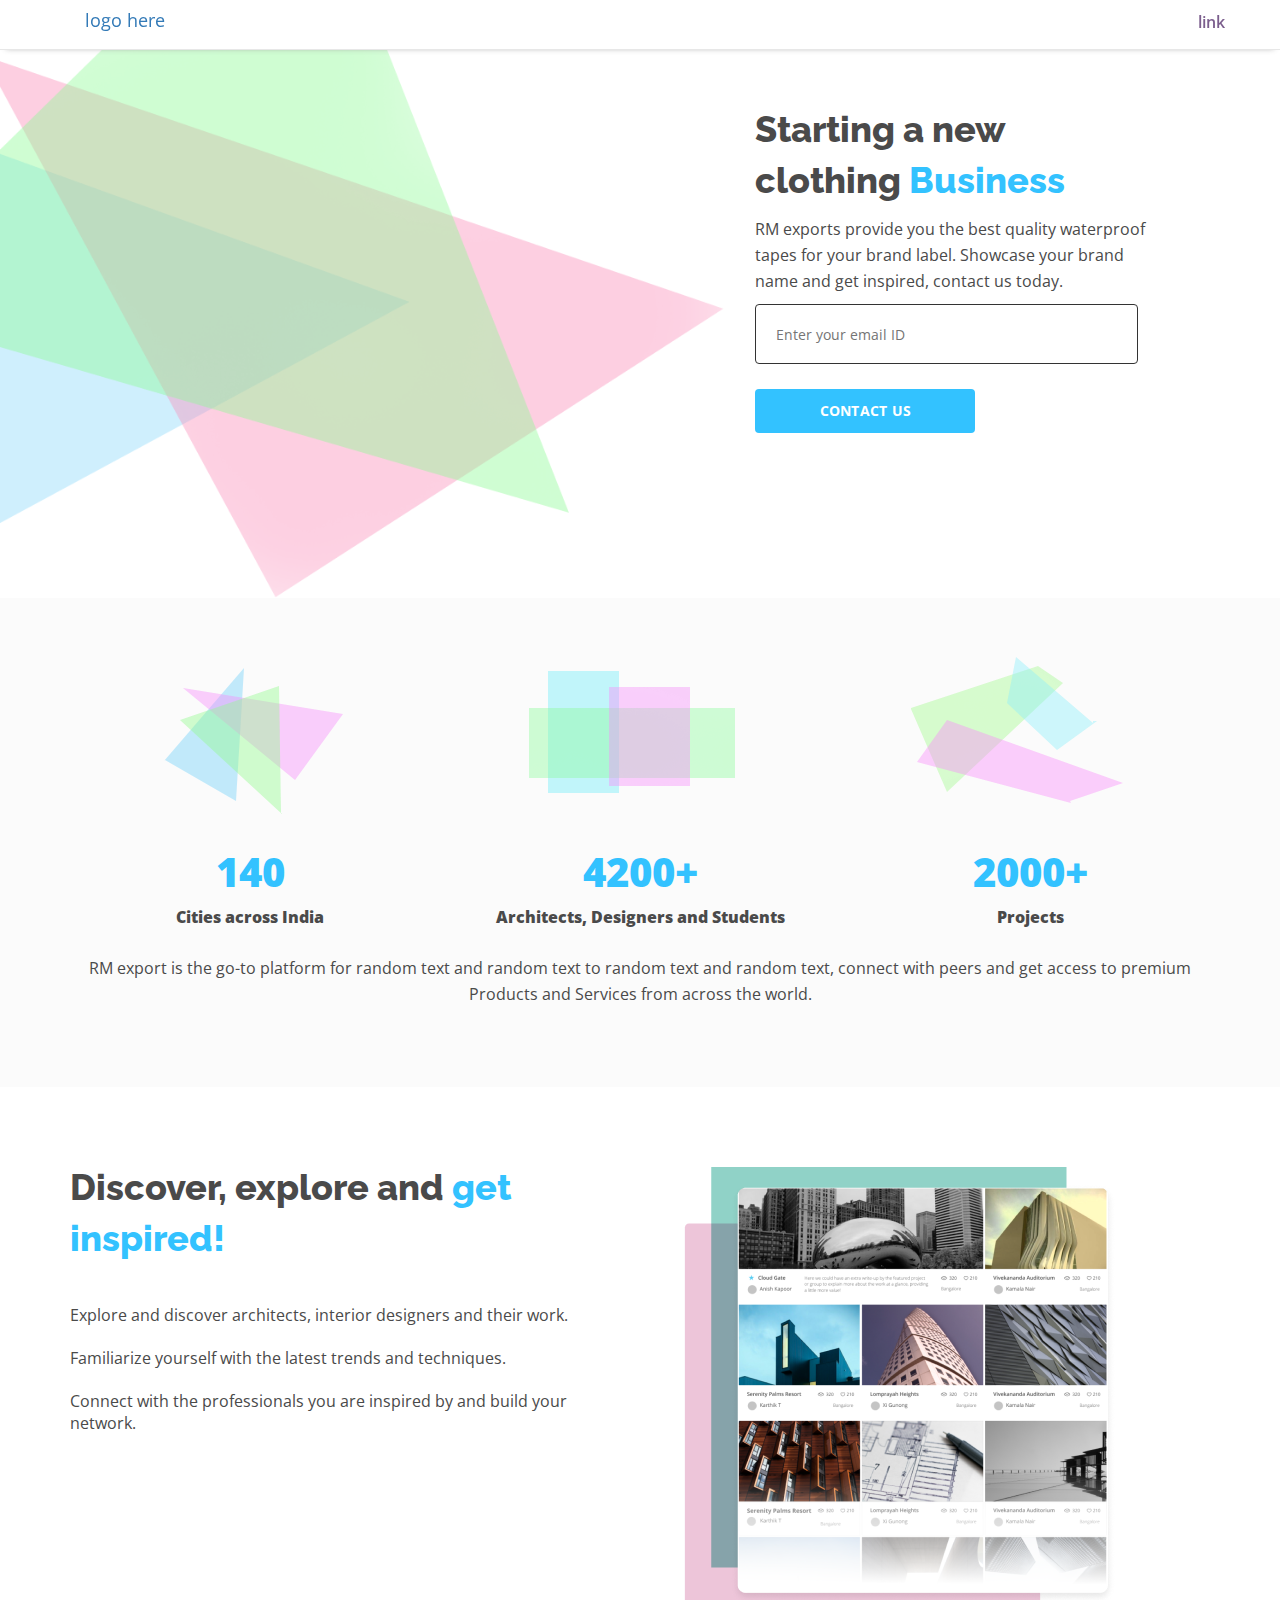
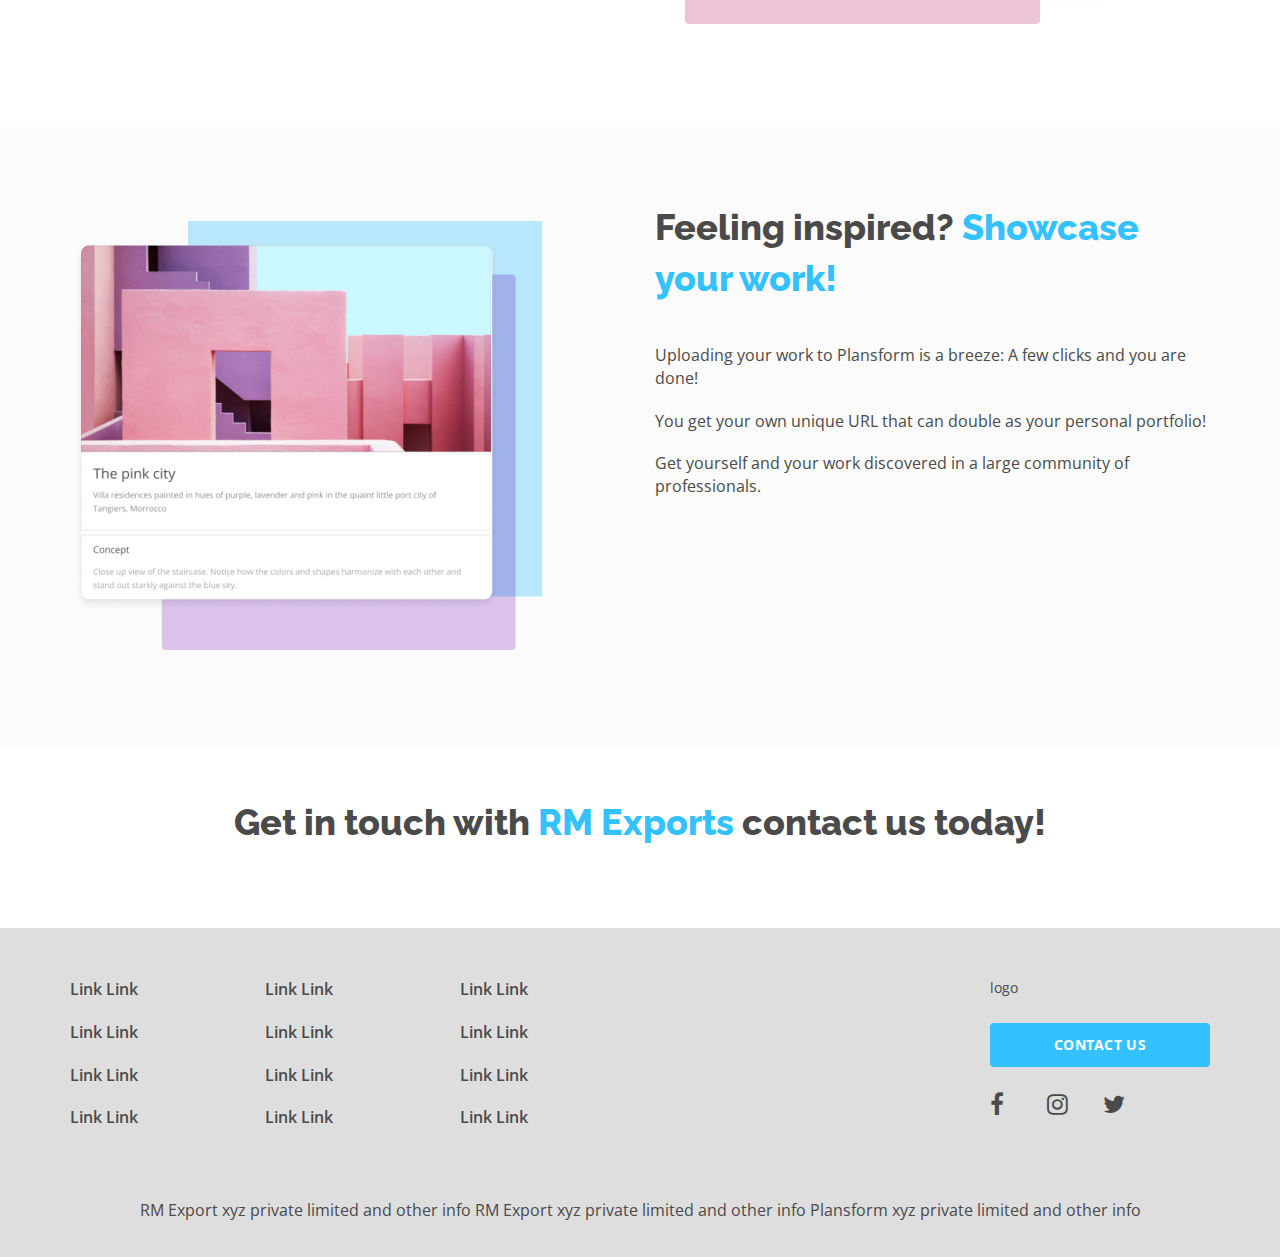
==== index.html @ ae058051 "init" ====
<html>
    <head>
    <meta name="viewport" content="width=device-width, initial-scale=1.0, maximum-scale=1.0, user-scalable=no" />
    <script src="https://ajax.aspnetcdn.com/ajax/jQuery/jquery-2.2.4.js"></script>
    <link rel="stylesheet" href="https://maxcdn.bootstrapcdn.com/bootstrap/3.3.7/css/bootstrap.min.css" integrity="sha384-BVYiiSIFeK1dGmJRAkycuHAHRg32OmUcww7on3RYdg4Va+PmSTsz/K68vbdEjh4u" crossorigin="anonymous">
    <script src="https://maxcdn.bootstrapcdn.com/bootstrap/3.3.7/js/bootstrap.min.js" integrity="sha384-Tc5IQib027qvyjSMfHjOMaLkfuWVxZxUPnCJA7l2mCWNIpG9mGCD8wGNIcPD7Txa" crossorigin="anonymous"></script>
    <link rel="stylesheet" href="https://stackpath.bootstrapcdn.com/font-awesome/4.7.0/css/font-awesome.min.css">
    <link rel="stylesheet" href="https://fonts.googleapis.com/css?family=Open+Sans">
    <link rel="stylesheet" href="https://fonts.googleapis.com/css?family=Raleway" />
    <link rel="stylesheet" href="style.css">
    </head>
    <body class="open-sans">
        <nav class="navbar navbar-default navbar-fixed-top">
            <div class="container">
                <div class="navbar-header">
                    <a class="navbar-pf" href="#">
                        <!-- <img alt="Plansform" src="assets/logo.png" height="30px"> -->
                        logo here
                    </a>
                </div>
                <p class="navbar-text navbar-right">
                    <a href="#" class="navbar-link link">link</a>
                </p>
            </div>
        </nav>
        <div class="container-fluid pd-0">
            <div class="row top-row section pd-top-50">
                <div class="col-xl-7 col-lg-7 col-md-7 col-sm-7 col-xs-12">
                    <img src="assets/hero_image_850px.png" class="img-responsive">
                </div>
                <div class="col-xl-5 col-lg-5 col-md-5 col-sm-5 col-xs-12">
                    <div class="row heading">
                        <div class="col-lg-12">
                            <p class="h-font raleway">
                                Starting a new clothing <span class="primary-color">Business</span>
                            </p>
                            <p class="f-16 text-left lh-26 hidden-xs">RM exports provide you the best quality waterproof tapes for your brand label. Showcase your brand name and get inspired, contact us today.</p>
                        </div>
                        <div class="col-lg-12">
                            <input type="email" class="email-input" placeholder="Enter your email ID">
                        </div>
                        <div class="col-lg-12 pd-top-25">
                            <button class="btn p-button">CONTACT US</button>
                        </div>
                    </div>
                </div>
            </div>
            <div class="bg-fb section">
                <div class="container">
                    <div class="row pd-top-50 pd-bottom-70">
                        <div class="col-xl-4 col-lg-4 col-md-4">
                            <div class="row">
                                <div class="col-xl-12 col-lg-12 col-md-12 col-sm-5 col-xs-6 h-130">
                                    <img src="assets/point_a.png" class="img-responsive mg-auto">
                                </div>
                                <div class="col-xl-12 col-lg-12 col-md-12 col-sm-7 col-xs-6">
                                    <div class="point-font">
                                        <h1 class="f-40 f-weight-800 primary-color">140</h1>
                                        <span class="f-16 f-weight-800">Cities across India</span>
                                    </div>
                                </div>
                            </div>
                        </div>
                        <div class="col-xl-4 col-lg-4 col-md-4">
                            <div class="row">
                                <div class="col-xl-12 col-lg-12 col-md-12 col-sm-5 col-xs-6 h-130">
                                    <img src="assets/point_b.png" class="img-responsive mg-auto">
                                </div>
                                <div class="col-xl-12 col-lg-12 col-md-12 col-sm-7 col-xs-6">
                                    <div class="point-font">
                                        <h1 class="f-40 f-weight-800 primary-color">4200+</h1>
                                        <span class="f-16 f-weight-800">Architects, Designers and Students</span>
                                    </div>
                                </div>
                            </div>
                        </div>
                        <div class="col-xl-4 col-lg-4 col-md-4">
                            <div class="row">
                                <div class="col-xl-12 col-lg-12 col-md-12 col-sm-5 col-xs-6 h-130">
                                    <img src="assets/point_c.png" class="img-responsive mg-auto">
                                </div>
                                <div class="col-xl-12 col-lg-12 col-md-12 col-sm-7 col-xs-6">
                                    <div class="point-font">
                                        <h1 class="f-40 f-weight-800 primary-color">2000+</h1>
                                        <span class="f-16 f-weight-800">Projects</span>
                                    </div>
                                </div>
                            </div>
                        </div>
                        <div class="col-xl-12 col-lg-12 col-md-12 pd-top-25">
                            <p class="point-font f-16">
                                RM export is the go-to platform for random text and random text to random text and random text, connect with peers and get access to premium Products and Services from across the world.
                            </p>
                        </div>
                    </div>
                </div>
            </div>
            <div class="container">
                <div class="row pd-top-50 pd-bottom-70 sm-top-20 sm-bottom-20">
                    <div class="col-xl-6 col-lg-6 col-md-6 col-sm-12 col-xs-12 pull-right">
                        <img src="assets/section1_image.png" class="img-responsive">
                    </div>
                    <div class="col-xl-6 col-lg-6 col-md-6 col-sm-12 col-xs-12 pd-top-25">
                        <p class="h-font raleway p-margin-bottom-20">
                            Discover, explore and <span class="primary-color">get inspired!</span>
                        </p><br>
                        <p class="f-16 p-margin-bottom-20">Explore and discover architects, interior designers and their work.</p>
                        <p class="f-16 p-margin-bottom-20">Familiarize yourself with the latest trends and techniques.</p>
                        <p class="f-16 p-margin-bottom-20">Connect with the professionals you are inspired by and build your network.</p>
                    </div>
                </div>
            </div>
            <div class="bg-fb">
                <div class="container">
                    <div class="row pd-top-50 pd-bottom-50 sm-top-20">
                        <div class="col-xl-6 col-lg-6 col-md-6 col-sm-12 col-xs-12">
                            <img src="assets/section2_image.png" class="img-responsive">
                        </div>
                        <div class="col-xl-6 col-lg-6 col-md-6 col-sm-12 col-xs-12 pd-top-25">
                            <p class="h-font raleway p-margin-bottom-20">
                                Feeling inspired?  <span class="primary-color">Showcase your work!</span>
                            </p><br>
                            <p class="f-16 p-margin-bottom-20">Uploading your work to Plansform is a breeze: A few clicks and you are done!</p>
                            <p class="f-16 p-margin-bottom-20">You get your own unique URL that can double as your personal portfolio!</p>
                            <p class="f-16 p-margin-bottom-20">Get yourself and your work discovered in a large community of professionals.</p>
                        </div>
                    </div>
                </div>
            </div>
            <div class="container text-center pd-top-50 pd-bottom-70">
                <p class="h-font raleway">
                    Get in touch with <span class="primary-color">RM Exports</span> contact us today!
                </p>
                <!-- <div class="pd-top-25">
                    <button class="btn p-button">Visit now!</button>
                </div> -->
            </div>
            <div class="bg-de">
                <div class="container footer pd-top-50 pd-bottom-25">
                    <div class="row">
                        <div class="col-xl-2 col-lg-2 col-md-2 col-sm-3 col-xs-4">
                            <p class="p-margin-bottom-20 f-16 f-weight-800"><a href="#" class="footer-link">Link Link</a></p>
                            <p class="p-margin-bottom-20 f-16"><a href="#" class="footer-link">Link Link</a></p>
                            <p class="p-margin-bottom-20 f-16"><a href="#" class="footer-link">Link Link</a></p>
                            <p class="p-margin-bottom-20 f-16 pd-bottom-25"><a href="#" class="footer-link">Link Link</a></p>
                        </div>
                        <div class="col-xl-2 col-lg-2 col-md-2 col-sm-3 col-xs-4">
                            <p class="p-margin-bottom-20 f-16 f-weight-800"><a href="#" class="footer-link">Link Link</a></p>
                            <p class="p-margin-bottom-20 f-16"><a href="#" class="footer-link">Link Link</a></p>
                            <p class="p-margin-bottom-20 f-16"><a href="#" class="footer-link">Link Link</a></p>
                            <p class="p-margin-bottom-20 f-16 pd-bottom-25"><a href="#" class="footer-link">Link Link</a></p>
                        </div>
                        <div class="col-xl-2 col-lg-2 col-md-2 col-sm-3 col-xs-4">
                            <p class="p-margin-bottom-20 f-16 f-weight-800"><a href="#" class="footer-link">Link Link</a></p>
                            <p class="p-margin-bottom-20 f-16"><a href="#" class="footer-link">Link Link</a></p>
                            <p class="p-margin-bottom-20 f-16"><a href="#" class="footer-link">Link Link</a></p>
                            <p class="p-margin-bottom-20 f-16 pd-bottom-25"><a href="#" class="footer-link">Link Link</a></p>
                        </div>
                        <div class="col-xl-6 col-lg-6 col-md-6 col-sm-3 col-xs-12 pd-bottom-25">
                            <div class="pull-right sm-float-none">
                                <!-- <img src="assets/logo.png" class="img-responsive"> -->logo
                                <div class="pd-top-25">
                                    <button class="btn p-button">CONTACT US</button>
                                </div>
                                <div class="row w-170-p pd-top-25">
                                    <div class="col-xl-4 col-lg-4 col-md-4 col-sm-4 col-xs-4">
                                        <a href="#" class="footer-link">
                                            <i class="fa fa-facebook f-24" aria-hidden="true"></i>
                                        </a>
                                    </div>
                                    <div class="col-xl-4 col-lg-4 col-md-4 col-sm-4 col-xs-4">
                                        <a href="#" class="footer-link">
                                            <i class="fa fa-instagram f-24" aria-hidden="true"></i>
                                        </a>
                                    </div>
                                    <div class="col-xl-4 col-lg-4 col-md-4 col-sm-4 col-xs-4">
                                        <a href="#" class="footer-link">
                                            <i class="fa fa-twitter f-24" aria-hidden="true"></i>
                                        </a>
                                    </div>
                                </div>
                            </div>
                        </div>
                        <div class="col-xl-12 col-lg-12 col-md-12 col-sm-12 col-xs-12 pd-top-25">
                            <p class="text-center sm-text-justify f-16">RM Export xyz private limited and other info RM Export xyz private limited and other info Plansform xyz private limited and other info</p>
                        </div>
                    </div>
                </div>
            </div>
        </div>
    </body>
</html>
---- style.css ----
.open-sans {
    font-family: 'Open Sans', sans-serif !important;
    color: #4A4A4A;
}
.raleway {
    font-family: "Raleway", sans-serif !important;
    color: #4A4A4A;
}
.navbar {
    margin-bottom: 0px;
    background-color: #FFFFFF;
    height: 45px !important;
    -webkit-box-shadow: 0 4px 6px -6px #999;
    -moz-box-shadow: 0 4px 6px -6px #999;
    box-shadow: 0 4px 6px -6px #999;

}
.navbar-pf {
    float: left;
    height: 45px;
    padding: 10px 15px;
    font-size: 18px;
    line-height: 20px;
}
a.link {
    font-style: normal;
    font-weight: 600;
    line-height: 14px;
    font-size: 16px;
    color:#7B5E8D !important;
}
a.link:hover {
    color:#D63E6D !important;
    text-decoration: none !important;
}
a.footer-link {
    font-style: normal;
    font-weight: 600;
    color:#4A4A4A !important;
}
a.footer-link:hover {
    color:#000 !important;
    text-decoration: none !important;
}
.w-170-p {
    width:170px;
}
.bg-e5 {
    background-color:#e5e5e5;
}
.bg-fb {
    background-color:#FBFBFB;
}
.bg-de {
    background-color:#dedede;
}
.pd-0 {
    padding:0px;
}
.mg-auto {
    margin: auto;
}
.container-fluid {
    width:100%;
}
.row.top-row {
    margin-right: 0px;
}
.h-font {
    font-style: normal;
    font-weight: 800;
    line-height: 51px;
    font-size: 36px;
}
.point-font{
    font-style: normal;
    line-height: normal;
    text-align: center;
    line-height: 26px;
}
.f-40 {
    font-size: 40px;
}
.f-24 {
    font-size: 24px;
}
.f-16 {
    font-size: 16px;
}
.f-weight-800{
    font-weight: 800;
}
.heading{
    padding-top: 54px;
    max-width: 420px;
}
.lh-26 {
    font-style: normal;
    line-height: normal;
    line-height: 26px;
}
.primary-color {
    color: #33c2ff !important;
}
.email-input {
    border: 1px solid #333333;
    box-sizing: border-box;
    border-radius: 4px;
    height:60px;
    width:383px;
    padding: 20px;
    font-weight: normal;
}
.p-button {
    height:44px;
    width:220px;
    background: #33c2ff;
    border-radius: 4px;
    font-weight: bold;
    letter-spacing: 0.02em;
    color: #FFFFFF;
}
.p-button:hover {
    color: #FBFBFB;
}
.pd-top-25 {
    padding-top: 25px;
}
.pd-top-50 {
    padding-top: 50px;
}
.pd-bottom-25 {
    padding-bottom: 25px;
}
.pd-bottom-50 {
    padding-bottom: 50px;
}
.pd-bottom-70 {
    padding-bottom: 70px;
}
.p-margin-bottom-20 {
    margin: 0 0 20px;
}
@media screen and (max-width:500px){
    .p-margin-bottom-20 {
        margin: 0 0 10px !important;
    }
    .section {
        height:auto;
        padding-bottom: 20px;
    }
    .h-130 {
        height: 130px;
    }
    .heading{
        padding-top: 0px;
        padding-left: 30px;
    }
    .email-input {
        width:100%;
    }
    .point-font{
        text-align: left;
    }
    .sm-top-20 {
        padding-top: 20px !important;
    }
    .sm-bottom-20 {
        padding-bottom: 20px !important;
    }
    .sm-float-none {
        float: none !important;
    }
    .container.footer {
        padding-left: 30px !important;
        padding-right: 30px !important;
    }
    .sm-text-justify {
        text-align: justify;
    }
}
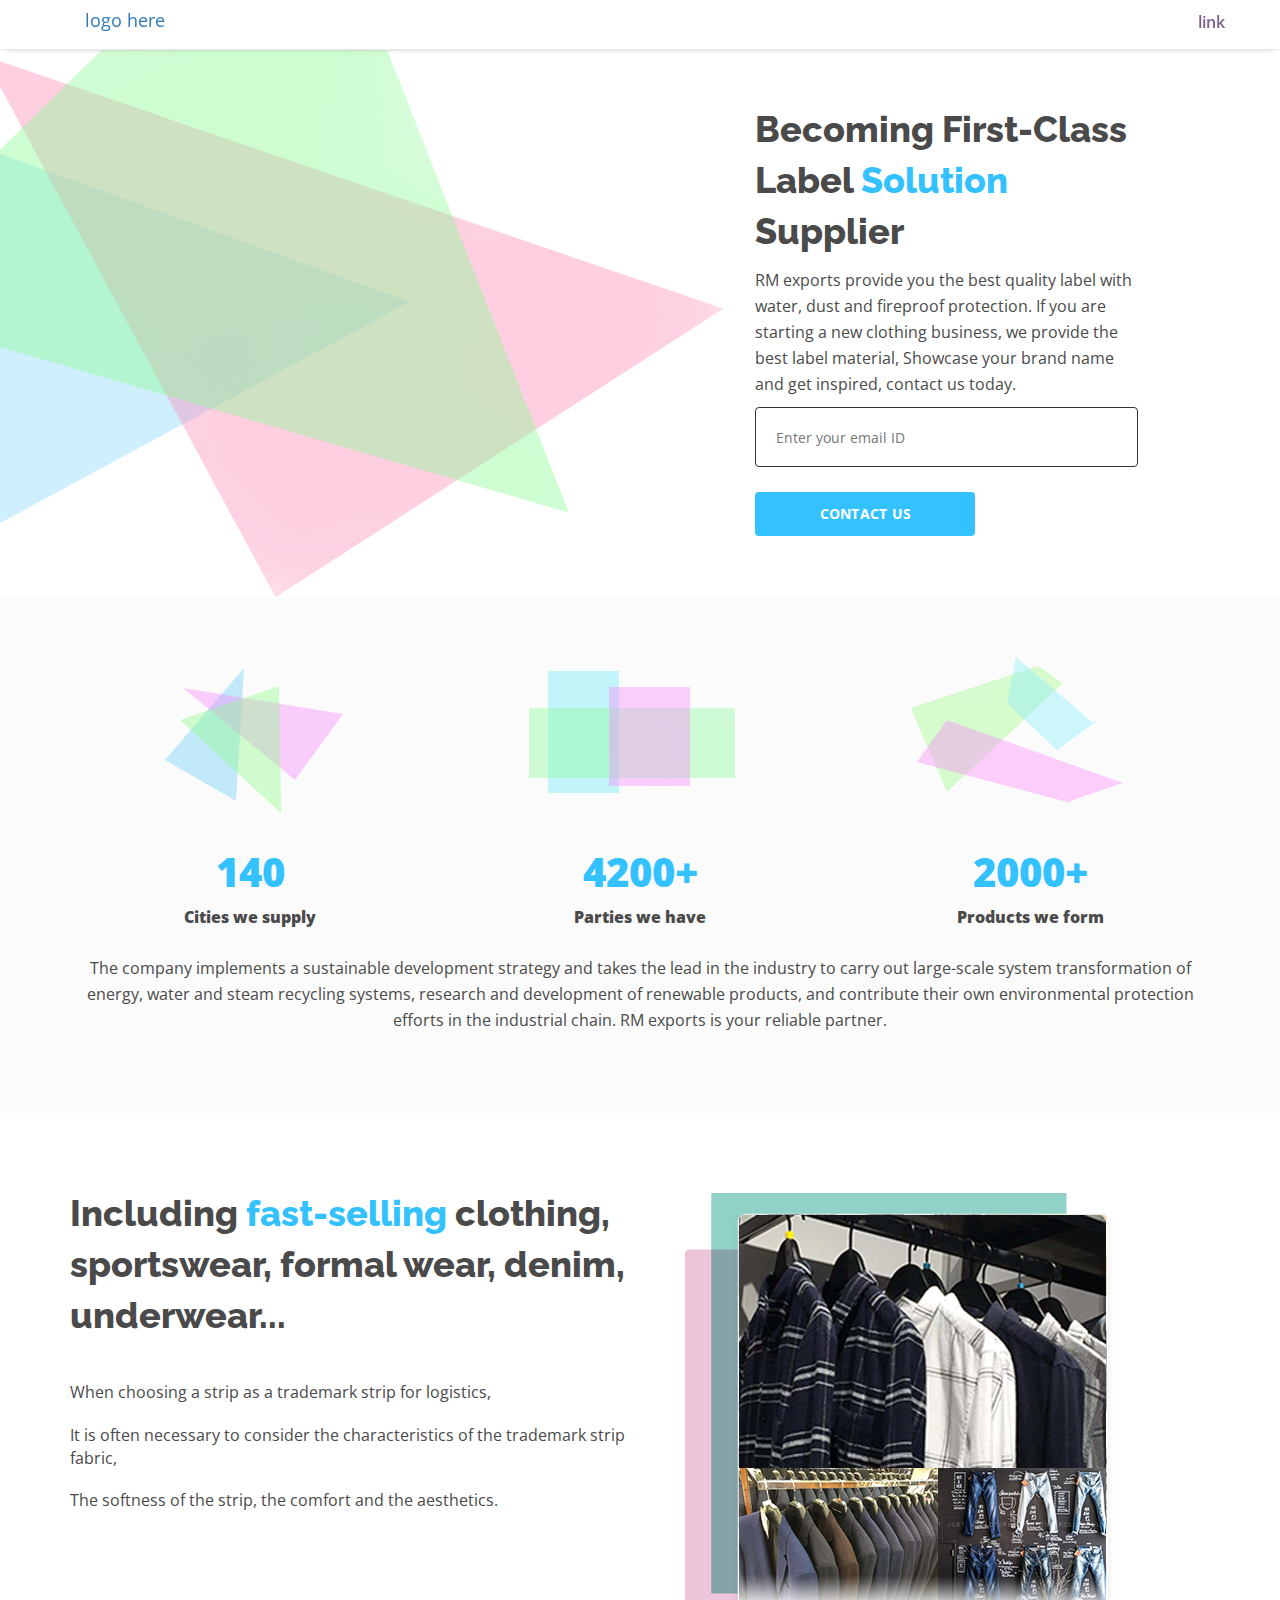
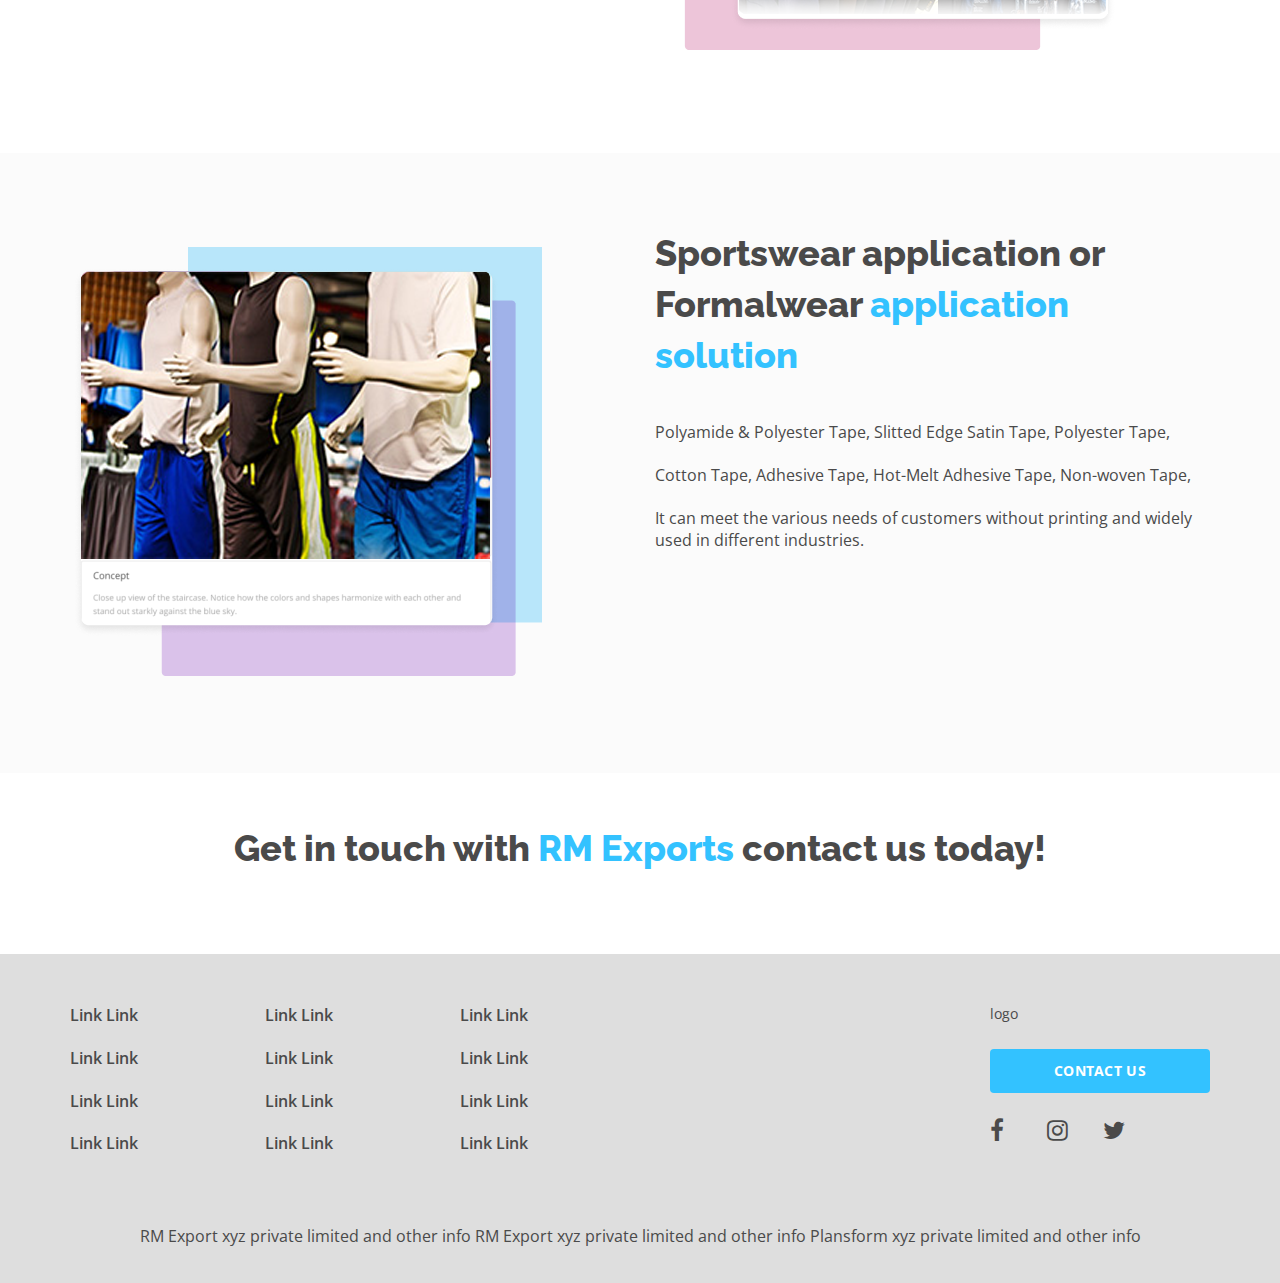
==== commit 929671ab: "dt" ====
--- a/index.html
+++ b/index.html
@@ -32,9 +32,9 @@
                     <div class="row heading">
                         <div class="col-lg-12">
                             <p class="h-font raleway">
-                                Starting a new clothing <span class="primary-color">Business</span>
+                                Becoming First-Class Label <span class="primary-color"> Solution</span> Supplier
                             </p>
-                            <p class="f-16 text-left lh-26 hidden-xs">RM exports provide you the best quality waterproof tapes for your brand label. Showcase your brand name and get inspired, contact us today.</p>
+                            <p class="f-16 text-left lh-26 hidden-xs">RM exports provide you the best quality label with water, dust and fireproof protection. If you are starting a new clothing business, we provide the best label material, Showcase your brand name and get inspired, contact us today.</p>
                         </div>
                         <div class="col-lg-12">
                             <input type="email" class="email-input" placeholder="Enter your email ID">
@@ -56,7 +56,7 @@
                                 <div class="col-xl-12 col-lg-12 col-md-12 col-sm-7 col-xs-6">
                                     <div class="point-font">
                                         <h1 class="f-40 f-weight-800 primary-color">140</h1>
-                                        <span class="f-16 f-weight-800">Cities across India</span>
+                                        <span class="f-16 f-weight-800">Cities we supply</span>
                                     </div>
                                 </div>
                             </div>
@@ -69,7 +69,7 @@
                                 <div class="col-xl-12 col-lg-12 col-md-12 col-sm-7 col-xs-6">
                                     <div class="point-font">
                                         <h1 class="f-40 f-weight-800 primary-color">4200+</h1>
-                                        <span class="f-16 f-weight-800">Architects, Designers and Students</span>
+                                        <span class="f-16 f-weight-800">Parties we have</span>
                                     </div>
                                 </div>
                             </div>
@@ -82,14 +82,15 @@
                                 <div class="col-xl-12 col-lg-12 col-md-12 col-sm-7 col-xs-6">
                                     <div class="point-font">
                                         <h1 class="f-40 f-weight-800 primary-color">2000+</h1>
-                                        <span class="f-16 f-weight-800">Projects</span>
+                                        <span class="f-16 f-weight-800">Products we form</span>
                                     </div>
                                 </div>
                             </div>
                         </div>
                         <div class="col-xl-12 col-lg-12 col-md-12 pd-top-25">
                             <p class="point-font f-16">
-                                RM export is the go-to platform for random text and random text to random text and random text, connect with peers and get access to premium Products and Services from across the world.
+                                The company implements a sustainable development strategy and takes the lead in the industry to carry out large-scale system transformation of energy, water and steam recycling systems, research and development of renewable products, and contribute their own environmental protection efforts in the industrial chain.
+RM exports is your reliable partner.
                             </p>
                         </div>
                     </div>
@@ -102,11 +103,11 @@
                     </div>
                     <div class="col-xl-6 col-lg-6 col-md-6 col-sm-12 col-xs-12 pd-top-25">
                         <p class="h-font raleway p-margin-bottom-20">
-                            Discover, explore and <span class="primary-color">get inspired!</span>
+                            Including <span class="primary-color">fast-selling</span> clothing, sportswear, formal wear, denim, underwear...
                         </p><br>
-                        <p class="f-16 p-margin-bottom-20">Explore and discover architects, interior designers and their work.</p>
-                        <p class="f-16 p-margin-bottom-20">Familiarize yourself with the latest trends and techniques.</p>
-                        <p class="f-16 p-margin-bottom-20">Connect with the professionals you are inspired by and build your network.</p>
+                        <p class="f-16 p-margin-bottom-20">When choosing a strip as a trademark strip for logistics,</p>
+                        <p class="f-16 p-margin-bottom-20">It is often necessary to consider the characteristics of the trademark strip fabric,</p>
+                        <p class="f-16 p-margin-bottom-20">The softness of the strip, the comfort and the aesthetics.</p>
                     </div>
                 </div>
             </div>
@@ -118,11 +119,11 @@
                         </div>
                         <div class="col-xl-6 col-lg-6 col-md-6 col-sm-12 col-xs-12 pd-top-25">
                             <p class="h-font raleway p-margin-bottom-20">
-                                Feeling inspired?  <span class="primary-color">Showcase your work!</span>
+                                Sportswear application or Formalwear  <span class="primary-color">application solution</span>
                             </p><br>
-                            <p class="f-16 p-margin-bottom-20">Uploading your work to Plansform is a breeze: A few clicks and you are done!</p>
-                            <p class="f-16 p-margin-bottom-20">You get your own unique URL that can double as your personal portfolio!</p>
-                            <p class="f-16 p-margin-bottom-20">Get yourself and your work discovered in a large community of professionals.</p>
+                            <p class="f-16 p-margin-bottom-20">Polyamide & Polyester Tape, Slitted Edge Satin Tape, Polyester Tape,</p>
+                            <p class="f-16 p-margin-bottom-20">Cotton Tape, Adhesive Tape, Hot-Melt Adhesive Tape, Non-woven Tape,</p>
+                            <p class="f-16 p-margin-bottom-20">It can meet the various needs of customers without printing and widely used in different industries.</p>
                         </div>
                     </div>
                 </div>
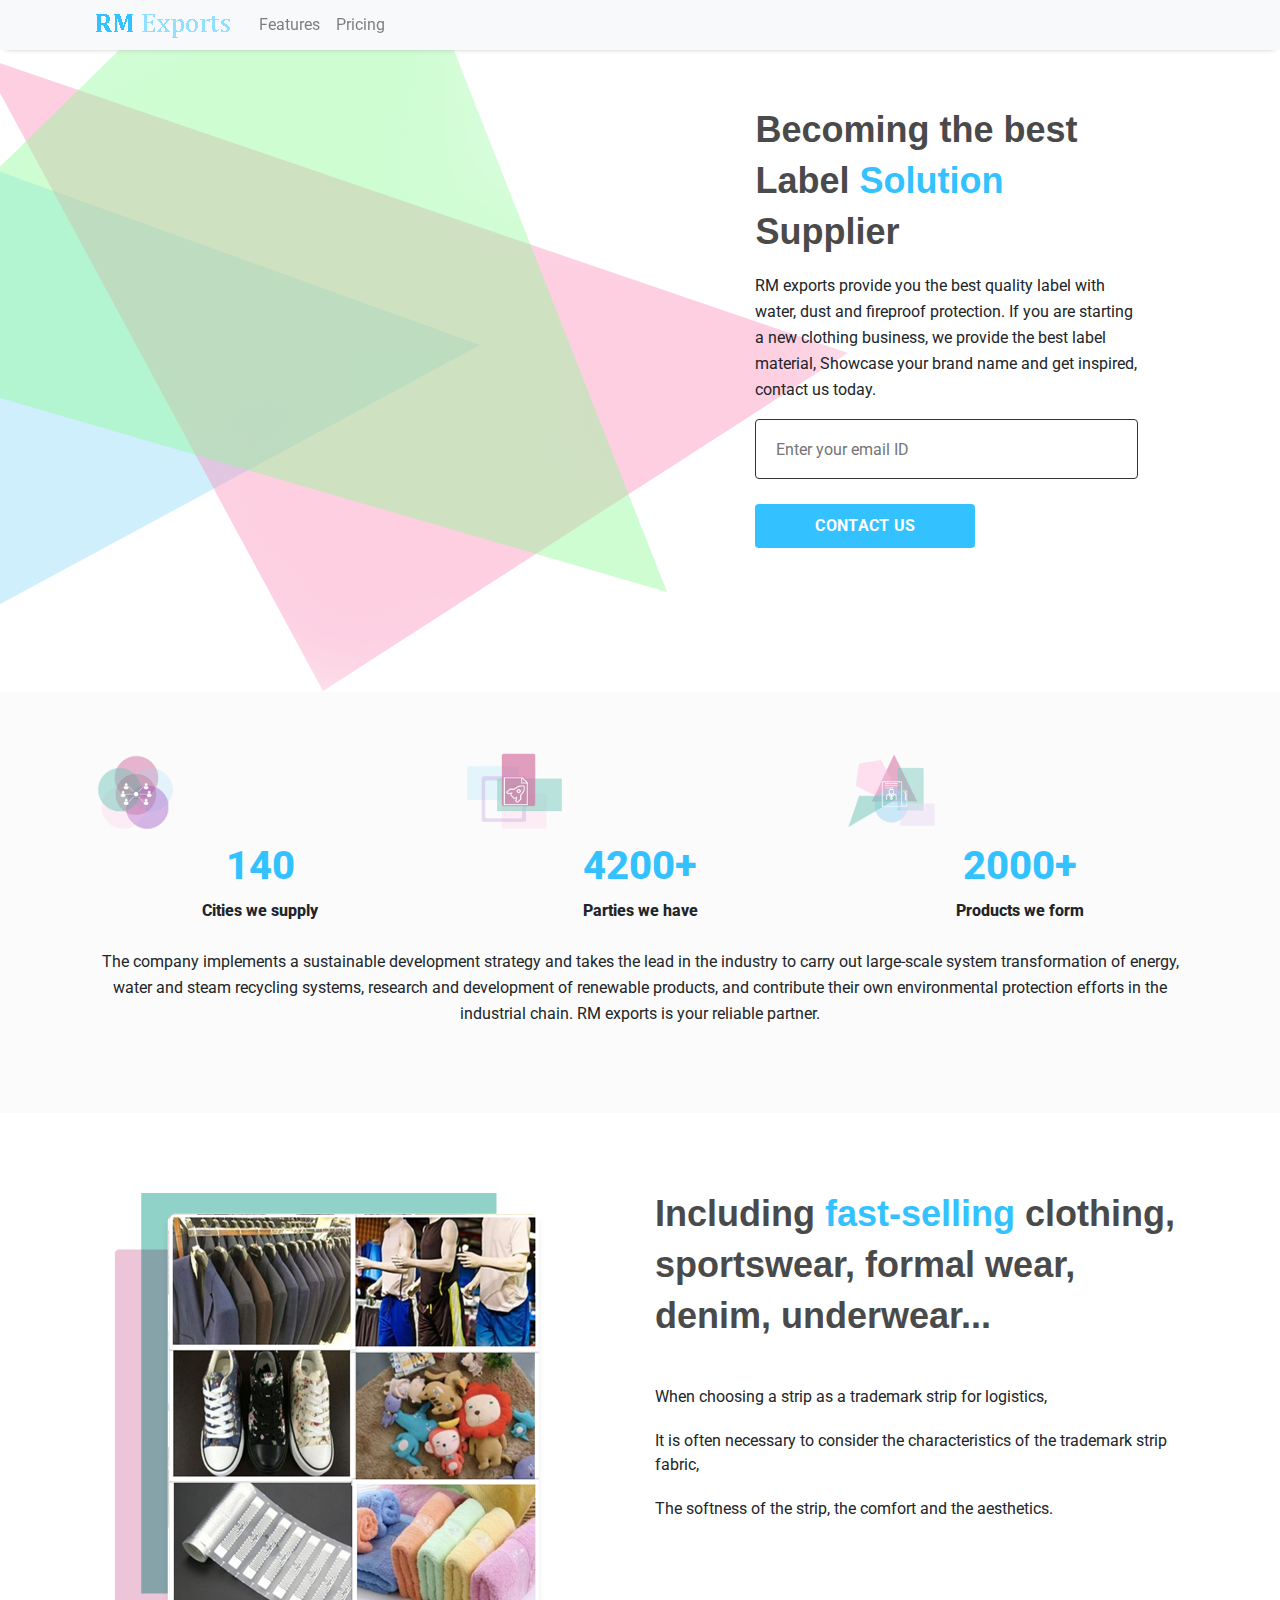
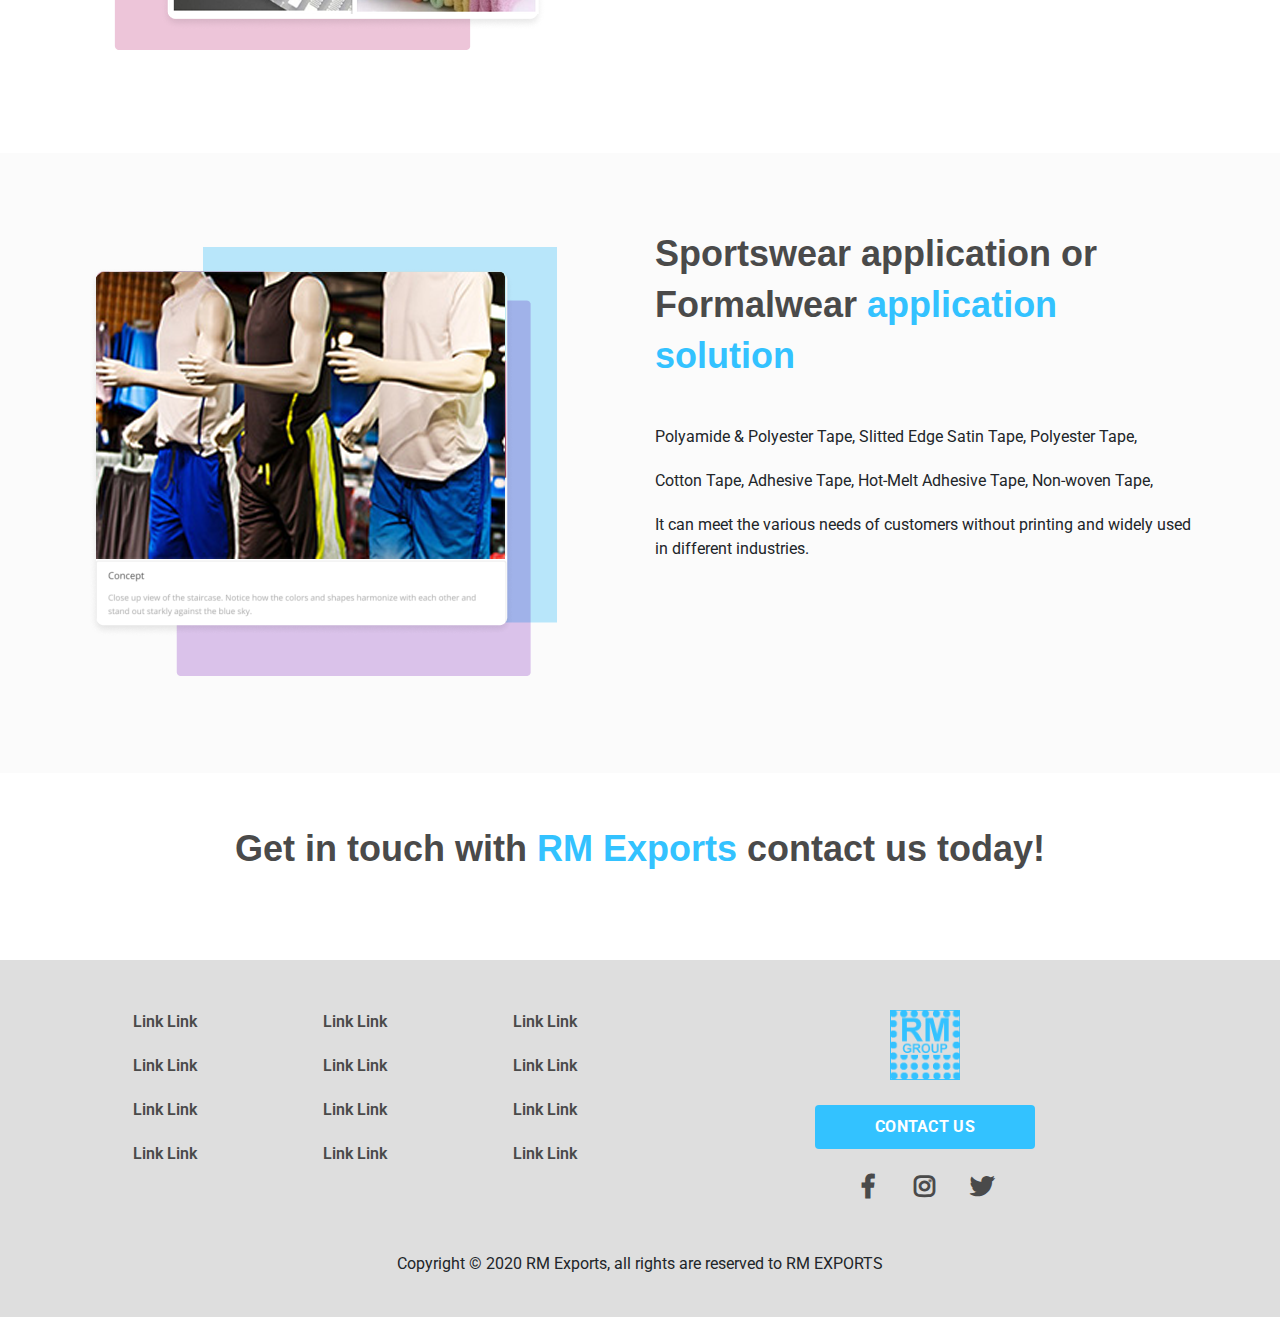
==== commit 3c2ff334: "routes" ====
--- a/index.html
+++ b/index.html
@@ -1,193 +1,27 @@
-<html>
-    <head>
-    <meta name="viewport" content="width=device-width, initial-scale=1.0, maximum-scale=1.0, user-scalable=no" />
-    <script src="https://ajax.aspnetcdn.com/ajax/jQuery/jquery-2.2.4.js"></script>
-    <link rel="stylesheet" href="https://maxcdn.bootstrapcdn.com/bootstrap/3.3.7/css/bootstrap.min.css" integrity="sha384-BVYiiSIFeK1dGmJRAkycuHAHRg32OmUcww7on3RYdg4Va+PmSTsz/K68vbdEjh4u" crossorigin="anonymous">
-    <script src="https://maxcdn.bootstrapcdn.com/bootstrap/3.3.7/js/bootstrap.min.js" integrity="sha384-Tc5IQib027qvyjSMfHjOMaLkfuWVxZxUPnCJA7l2mCWNIpG9mGCD8wGNIcPD7Txa" crossorigin="anonymous"></script>
-    <link rel="stylesheet" href="https://stackpath.bootstrapcdn.com/font-awesome/4.7.0/css/font-awesome.min.css">
-    <link rel="stylesheet" href="https://fonts.googleapis.com/css?family=Open+Sans">
-    <link rel="stylesheet" href="https://fonts.googleapis.com/css?family=Raleway" />
-    <link rel="stylesheet" href="style.css">
-    </head>
-    <body class="open-sans">
-        <nav class="navbar navbar-default navbar-fixed-top">
-            <div class="container">
-                <div class="navbar-header">
-                    <a class="navbar-pf" href="#">
-                        <!-- <img alt="Plansform" src="assets/logo.png" height="30px"> -->
-                        logo here
-                    </a>
-                </div>
-                <p class="navbar-text navbar-right">
-                    <a href="#" class="navbar-link link">link</a>
-                </p>
-            </div>
-        </nav>
-        <div class="container-fluid pd-0">
-            <div class="row top-row section pd-top-50">
-                <div class="col-xl-7 col-lg-7 col-md-7 col-sm-7 col-xs-12">
-                    <img src="assets/hero_image_850px.png" class="img-responsive">
-                </div>
-                <div class="col-xl-5 col-lg-5 col-md-5 col-sm-5 col-xs-12">
-                    <div class="row heading">
-                        <div class="col-lg-12">
-                            <p class="h-font raleway">
-                                Becoming First-Class Label <span class="primary-color"> Solution</span> Supplier
-                            </p>
-                            <p class="f-16 text-left lh-26 hidden-xs">RM exports provide you the best quality label with water, dust and fireproof protection. If you are starting a new clothing business, we provide the best label material, Showcase your brand name and get inspired, contact us today.</p>
-                        </div>
-                        <div class="col-lg-12">
-                            <input type="email" class="email-input" placeholder="Enter your email ID">
-                        </div>
-                        <div class="col-lg-12 pd-top-25">
-                            <button class="btn p-button">CONTACT US</button>
-                        </div>
-                    </div>
-                </div>
-            </div>
-            <div class="bg-fb section">
-                <div class="container">
-                    <div class="row pd-top-50 pd-bottom-70">
-                        <div class="col-xl-4 col-lg-4 col-md-4">
-                            <div class="row">
-                                <div class="col-xl-12 col-lg-12 col-md-12 col-sm-5 col-xs-6 h-130">
-                                    <img src="assets/point_a.png" class="img-responsive mg-auto">
-                                </div>
-                                <div class="col-xl-12 col-lg-12 col-md-12 col-sm-7 col-xs-6">
-                                    <div class="point-font">
-                                        <h1 class="f-40 f-weight-800 primary-color">140</h1>
-                                        <span class="f-16 f-weight-800">Cities we supply</span>
-                                    </div>
-                                </div>
-                            </div>
-                        </div>
-                        <div class="col-xl-4 col-lg-4 col-md-4">
-                            <div class="row">
-                                <div class="col-xl-12 col-lg-12 col-md-12 col-sm-5 col-xs-6 h-130">
-                                    <img src="assets/point_b.png" class="img-responsive mg-auto">
-                                </div>
-                                <div class="col-xl-12 col-lg-12 col-md-12 col-sm-7 col-xs-6">
-                                    <div class="point-font">
-                                        <h1 class="f-40 f-weight-800 primary-color">4200+</h1>
-                                        <span class="f-16 f-weight-800">Parties we have</span>
-                                    </div>
-                                </div>
-                            </div>
-                        </div>
-                        <div class="col-xl-4 col-lg-4 col-md-4">
-                            <div class="row">
-                                <div class="col-xl-12 col-lg-12 col-md-12 col-sm-5 col-xs-6 h-130">
-                                    <img src="assets/point_c.png" class="img-responsive mg-auto">
-                                </div>
-                                <div class="col-xl-12 col-lg-12 col-md-12 col-sm-7 col-xs-6">
-                                    <div class="point-font">
-                                        <h1 class="f-40 f-weight-800 primary-color">2000+</h1>
-                                        <span class="f-16 f-weight-800">Products we form</span>
-                                    </div>
-                                </div>
-                            </div>
-                        </div>
-                        <div class="col-xl-12 col-lg-12 col-md-12 pd-top-25">
-                            <p class="point-font f-16">
-                                The company implements a sustainable development strategy and takes the lead in the industry to carry out large-scale system transformation of energy, water and steam recycling systems, research and development of renewable products, and contribute their own environmental protection efforts in the industrial chain.
-RM exports is your reliable partner.
-                            </p>
-                        </div>
-                    </div>
-                </div>
-            </div>
-            <div class="container">
-                <div class="row pd-top-50 pd-bottom-70 sm-top-20 sm-bottom-20">
-                    <div class="col-xl-6 col-lg-6 col-md-6 col-sm-12 col-xs-12 pull-right">
-                        <img src="assets/section1_image.png" class="img-responsive">
-                    </div>
-                    <div class="col-xl-6 col-lg-6 col-md-6 col-sm-12 col-xs-12 pd-top-25">
-                        <p class="h-font raleway p-margin-bottom-20">
-                            Including <span class="primary-color">fast-selling</span> clothing, sportswear, formal wear, denim, underwear...
-                        </p><br>
-                        <p class="f-16 p-margin-bottom-20">When choosing a strip as a trademark strip for logistics,</p>
-                        <p class="f-16 p-margin-bottom-20">It is often necessary to consider the characteristics of the trademark strip fabric,</p>
-                        <p class="f-16 p-margin-bottom-20">The softness of the strip, the comfort and the aesthetics.</p>
-                    </div>
-                </div>
-            </div>
-            <div class="bg-fb">
-                <div class="container">
-                    <div class="row pd-top-50 pd-bottom-50 sm-top-20">
-                        <div class="col-xl-6 col-lg-6 col-md-6 col-sm-12 col-xs-12">
-                            <img src="assets/section2_image.png" class="img-responsive">
-                        </div>
-                        <div class="col-xl-6 col-lg-6 col-md-6 col-sm-12 col-xs-12 pd-top-25">
-                            <p class="h-font raleway p-margin-bottom-20">
-                                Sportswear application or Formalwear  <span class="primary-color">application solution</span>
-                            </p><br>
-                            <p class="f-16 p-margin-bottom-20">Polyamide & Polyester Tape, Slitted Edge Satin Tape, Polyester Tape,</p>
-                            <p class="f-16 p-margin-bottom-20">Cotton Tape, Adhesive Tape, Hot-Melt Adhesive Tape, Non-woven Tape,</p>
-                            <p class="f-16 p-margin-bottom-20">It can meet the various needs of customers without printing and widely used in different industries.</p>
-                        </div>
-                    </div>
-                </div>
-            </div>
-            <div class="container text-center pd-top-50 pd-bottom-70">
-                <p class="h-font raleway">
-                    Get in touch with <span class="primary-color">RM Exports</span> contact us today!
-                </p>
-                <!-- <div class="pd-top-25">
-                    <button class="btn p-button">Visit now!</button>
-                </div> -->
-            </div>
-            <div class="bg-de">
-                <div class="container footer pd-top-50 pd-bottom-25">
-                    <div class="row">
-                        <div class="col-xl-2 col-lg-2 col-md-2 col-sm-3 col-xs-4">
-                            <p class="p-margin-bottom-20 f-16 f-weight-800"><a href="#" class="footer-link">Link Link</a></p>
-                            <p class="p-margin-bottom-20 f-16"><a href="#" class="footer-link">Link Link</a></p>
-                            <p class="p-margin-bottom-20 f-16"><a href="#" class="footer-link">Link Link</a></p>
-                            <p class="p-margin-bottom-20 f-16 pd-bottom-25"><a href="#" class="footer-link">Link Link</a></p>
-                        </div>
-                        <div class="col-xl-2 col-lg-2 col-md-2 col-sm-3 col-xs-4">
-                            <p class="p-margin-bottom-20 f-16 f-weight-800"><a href="#" class="footer-link">Link Link</a></p>
-                            <p class="p-margin-bottom-20 f-16"><a href="#" class="footer-link">Link Link</a></p>
-                            <p class="p-margin-bottom-20 f-16"><a href="#" class="footer-link">Link Link</a></p>
-                            <p class="p-margin-bottom-20 f-16 pd-bottom-25"><a href="#" class="footer-link">Link Link</a></p>
-                        </div>
-                        <div class="col-xl-2 col-lg-2 col-md-2 col-sm-3 col-xs-4">
-                            <p class="p-margin-bottom-20 f-16 f-weight-800"><a href="#" class="footer-link">Link Link</a></p>
-                            <p class="p-margin-bottom-20 f-16"><a href="#" class="footer-link">Link Link</a></p>
-                            <p class="p-margin-bottom-20 f-16"><a href="#" class="footer-link">Link Link</a></p>
-                            <p class="p-margin-bottom-20 f-16 pd-bottom-25"><a href="#" class="footer-link">Link Link</a></p>
-                        </div>
-                        <div class="col-xl-6 col-lg-6 col-md-6 col-sm-3 col-xs-12 pd-bottom-25">
-                            <div class="pull-right sm-float-none">
-                                <!-- <img src="assets/logo.png" class="img-responsive"> -->logo
-                                <div class="pd-top-25">
-                                    <button class="btn p-button">CONTACT US</button>
-                                </div>
-                                <div class="row w-170-p pd-top-25">
-                                    <div class="col-xl-4 col-lg-4 col-md-4 col-sm-4 col-xs-4">
-                                        <a href="#" class="footer-link">
-                                            <i class="fa fa-facebook f-24" aria-hidden="true"></i>
-                                        </a>
-                                    </div>
-                                    <div class="col-xl-4 col-lg-4 col-md-4 col-sm-4 col-xs-4">
-                                        <a href="#" class="footer-link">
-                                            <i class="fa fa-instagram f-24" aria-hidden="true"></i>
-                                        </a>
-                                    </div>
-                                    <div class="col-xl-4 col-lg-4 col-md-4 col-sm-4 col-xs-4">
-                                        <a href="#" class="footer-link">
-                                            <i class="fa fa-twitter f-24" aria-hidden="true"></i>
-                                        </a>
-                                    </div>
-                                </div>
-                            </div>
-                        </div>
-                        <div class="col-xl-12 col-lg-12 col-md-12 col-sm-12 col-xs-12 pd-top-25">
-                            <p class="text-center sm-text-justify f-16">RM Export xyz private limited and other info RM Export xyz private limited and other info Plansform xyz private limited and other info</p>
-                        </div>
-                    </div>
-                </div>
-            </div>
-        </div>
-    </body>
+<!doctype html>
+<html lang="en">
+  <head>
+    <!-- Required meta tags -->
+    <meta charset="utf-8">
+    <meta name='viewport' content='width=device-width, initial-scale=1, user-scalable=no'/>
+    <!-- Bootstrap CSS -->
+    <link rel="stylesheet" href="assets/css/font_awesome/fontawesome.min.css">
+    <!-- <link rel="stylesheet" href="assets/css/materialize.min.css"> -->
+    <link rel="stylesheet" href="assets/css/bootstrap.min.css">
+    <link rel="stylesheet" href="assets/css/style.css">
+    <link href="https://fonts.googleapis.com/css?family=Rambla&display=swap" rel="stylesheet">
+    <link href="https://fonts.googleapis.com/css?family=Roboto&display=swap" rel="stylesheet">
+    <script src="assets/js/jquery.min.js"></script>
+    <script src="assets/js/popper.min.js"></script>
+    <script src="assets/js/angular.min.js"></script>
+    <script src="assets/js/angular.router.js"></script>
+    <script src="assets/js/bootstrap.min.js"></script>
+    <title>IRPS</title>
+  </head>
+  <body ng-app="myApp">
+    <ng-view></ng-view>  
+  </body>
+<script src="config/config.js"></script>
+<script src="config/router.js"></script>
+<script src="config/component.js"></script>
 </html>--- a/assets/css/style.css
+++ b/assets/css/style.css
@@ -0,0 +1,181 @@
+.open-sans {
+    font-family: 'Open Sans', sans-serif !important;
+    color: #4A4A4A;
+}
+.raleway {
+    font-family: "Raleway", sans-serif !important;
+    color: #4A4A4A;
+}
+.navbar {
+    margin-bottom: 0px;
+    background-color: #FFFFFF;
+    height: 50px !important;
+    -webkit-box-shadow: 0 4px 6px -6px #999;
+    -moz-box-shadow: 0 4px 6px -6px #999;
+    box-shadow: 0 4px 6px -6px #999;
+
+}
+.navbar-pf {
+    float: left;
+    height: 45px;
+    padding: 10px 15px;
+    font-size: 18px;
+    line-height: 20px;
+}
+a.link {
+    font-style: normal;
+    font-weight: 600;
+    line-height: 14px;
+    font-size: 16px;
+    color:#7B5E8D !important;
+}
+a.link:hover {
+    color:#D63E6D !important;
+    text-decoration: none !important;
+}
+a.footer-link {
+    font-style: normal;
+    font-weight: 600;
+    color:#4A4A4A !important;
+}
+a.footer-link:hover {
+    color:#000 !important;
+    text-decoration: none !important;
+}
+.w-170-p {
+    width:170px;
+}
+.bg-e5 {
+    background-color:#e5e5e5;
+}
+.bg-fb {
+    background-color:#FBFBFB;
+}
+.bg-de {
+    background-color:#dedede;
+}
+.pd-0 {
+    padding:0px;
+}
+.mg-auto {
+    margin: auto;
+}
+.container-fluid {
+    width:100%;
+}
+.row.top-row {
+    margin-right: 0px;
+}
+.h-font {
+    font-style: normal;
+    font-weight: 800;
+    line-height: 51px;
+    font-size: 36px;
+}
+.point-font{
+    font-style: normal;
+    line-height: normal;
+    text-align: center;
+    line-height: 26px;
+}
+.f-40 {
+    font-size: 40px;
+}
+.f-24 {
+    font-size: 24px;
+}
+.f-16 {
+    font-size: 16px;
+}
+.f-weight-800{
+    font-weight: 800;
+}
+.heading{
+    padding-top: 54px;
+    max-width: 420px;
+}
+.lh-26 {
+    font-style: normal;
+    line-height: normal;
+    line-height: 26px;
+}
+.primary-color {
+    color: #33c2ff !important;
+}
+.email-input {
+    border: 1px solid #333333;
+    box-sizing: border-box;
+    border-radius: 4px;
+    height:60px;
+    width:383px;
+    padding: 20px;
+    font-weight: normal;
+}
+.p-button {
+    height:44px;
+    width:220px;
+    background: #33c2ff;
+    border-radius: 4px;
+    font-weight: bold;
+    letter-spacing: 0.02em;
+    color: #FFFFFF;
+}
+.p-button:hover {
+    color: #FBFBFB;
+}
+.pd-top-25 {
+    padding-top: 25px;
+}
+.pd-top-50 {
+    padding-top: 50px;
+}
+.pd-bottom-25 {
+    padding-bottom: 25px;
+}
+.pd-bottom-50 {
+    padding-bottom: 50px;
+}
+.pd-bottom-70 {
+    padding-bottom: 70px;
+}
+.p-margin-bottom-20 {
+    margin: 0 0 20px;
+}
+@media screen and (max-width:500px){
+    .p-margin-bottom-20 {
+        margin: 0 0 10px !important;
+    }
+    .section {
+        height:auto;
+        padding-bottom: 20px;
+    }
+    .h-130 {
+        height: 130px;
+    }
+    .heading{
+        padding-top: 0px;
+        padding-left: 30px;
+    }
+    .email-input {
+        width:100%;
+    }
+    .point-font{
+        text-align: left;
+    }
+    .sm-top-20 {
+        padding-top: 20px !important;
+    }
+    .sm-bottom-20 {
+        padding-bottom: 20px !important;
+    }
+    .sm-float-none {
+        float: none !important;
+    }
+    .container.footer {
+        padding-left: 30px !important;
+        padding-right: 30px !important;
+    }
+    .sm-text-justify {
+        text-align: justify;
+    }
+}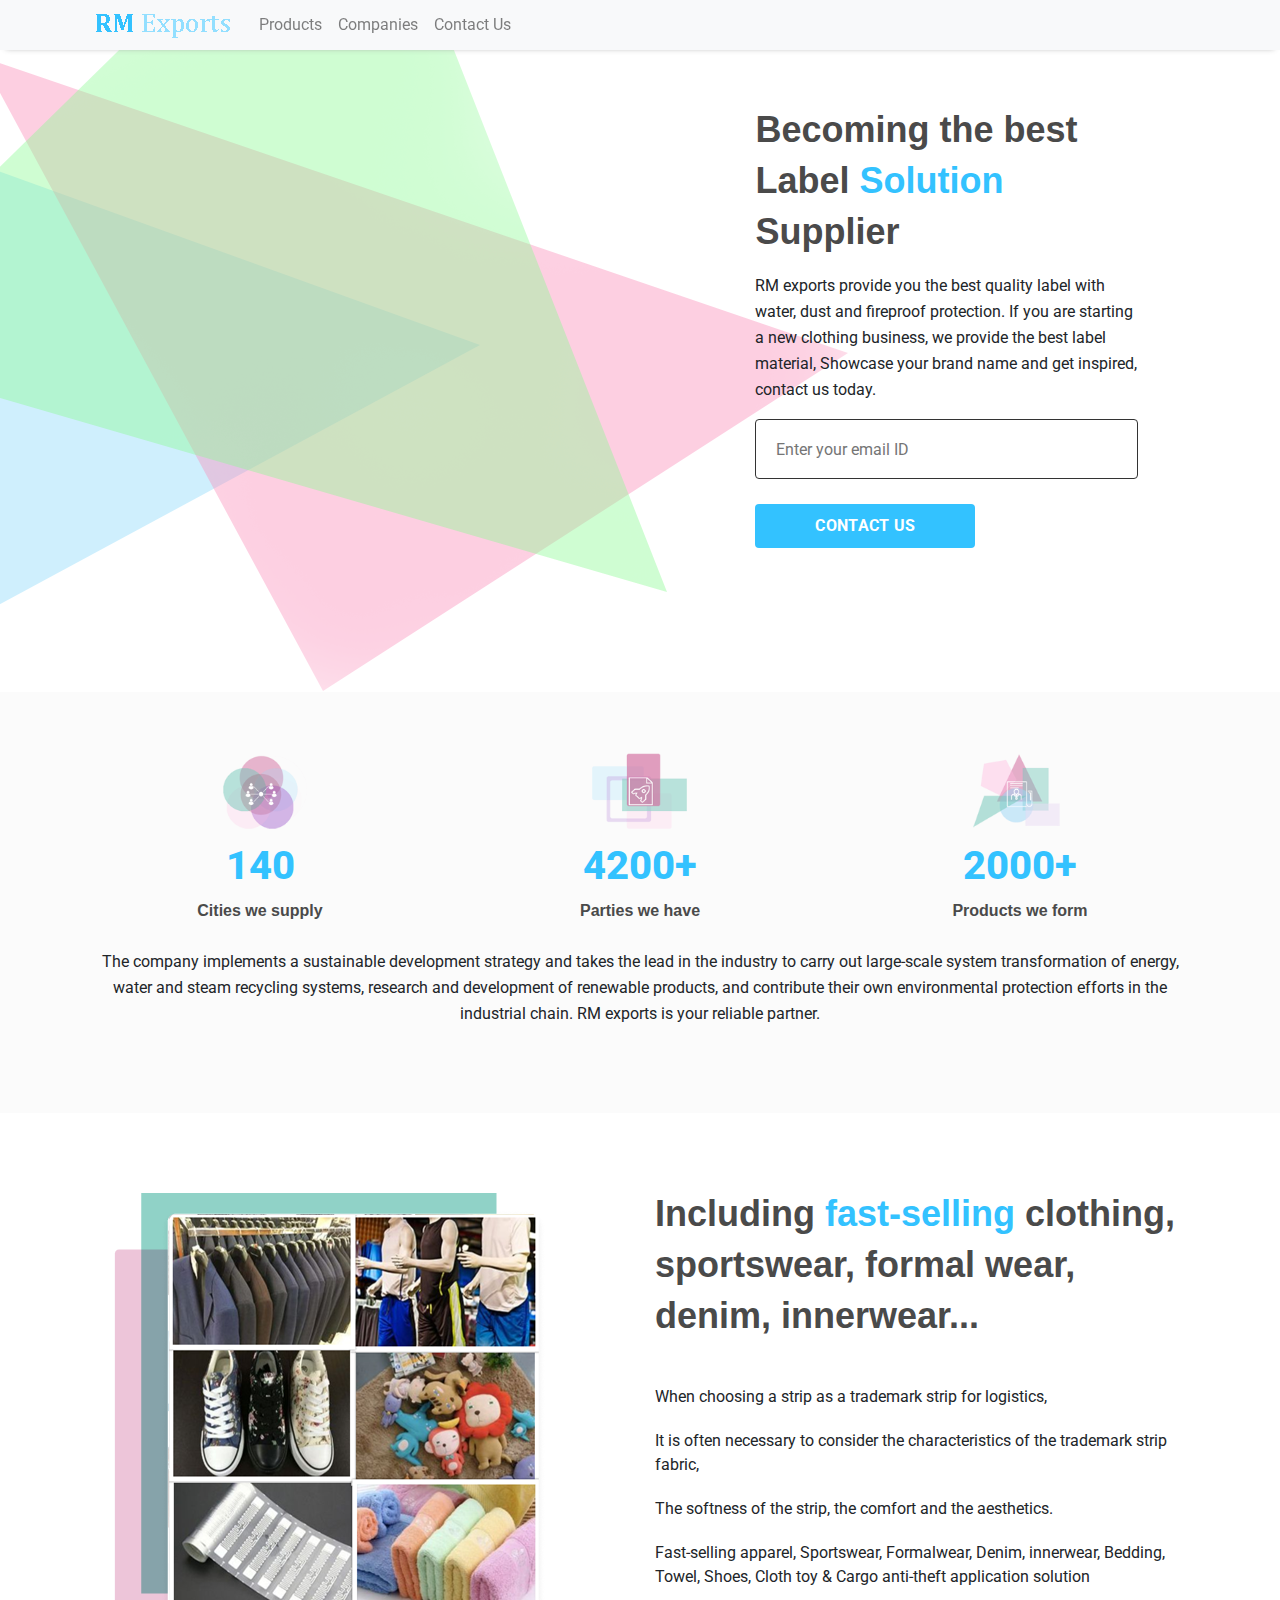
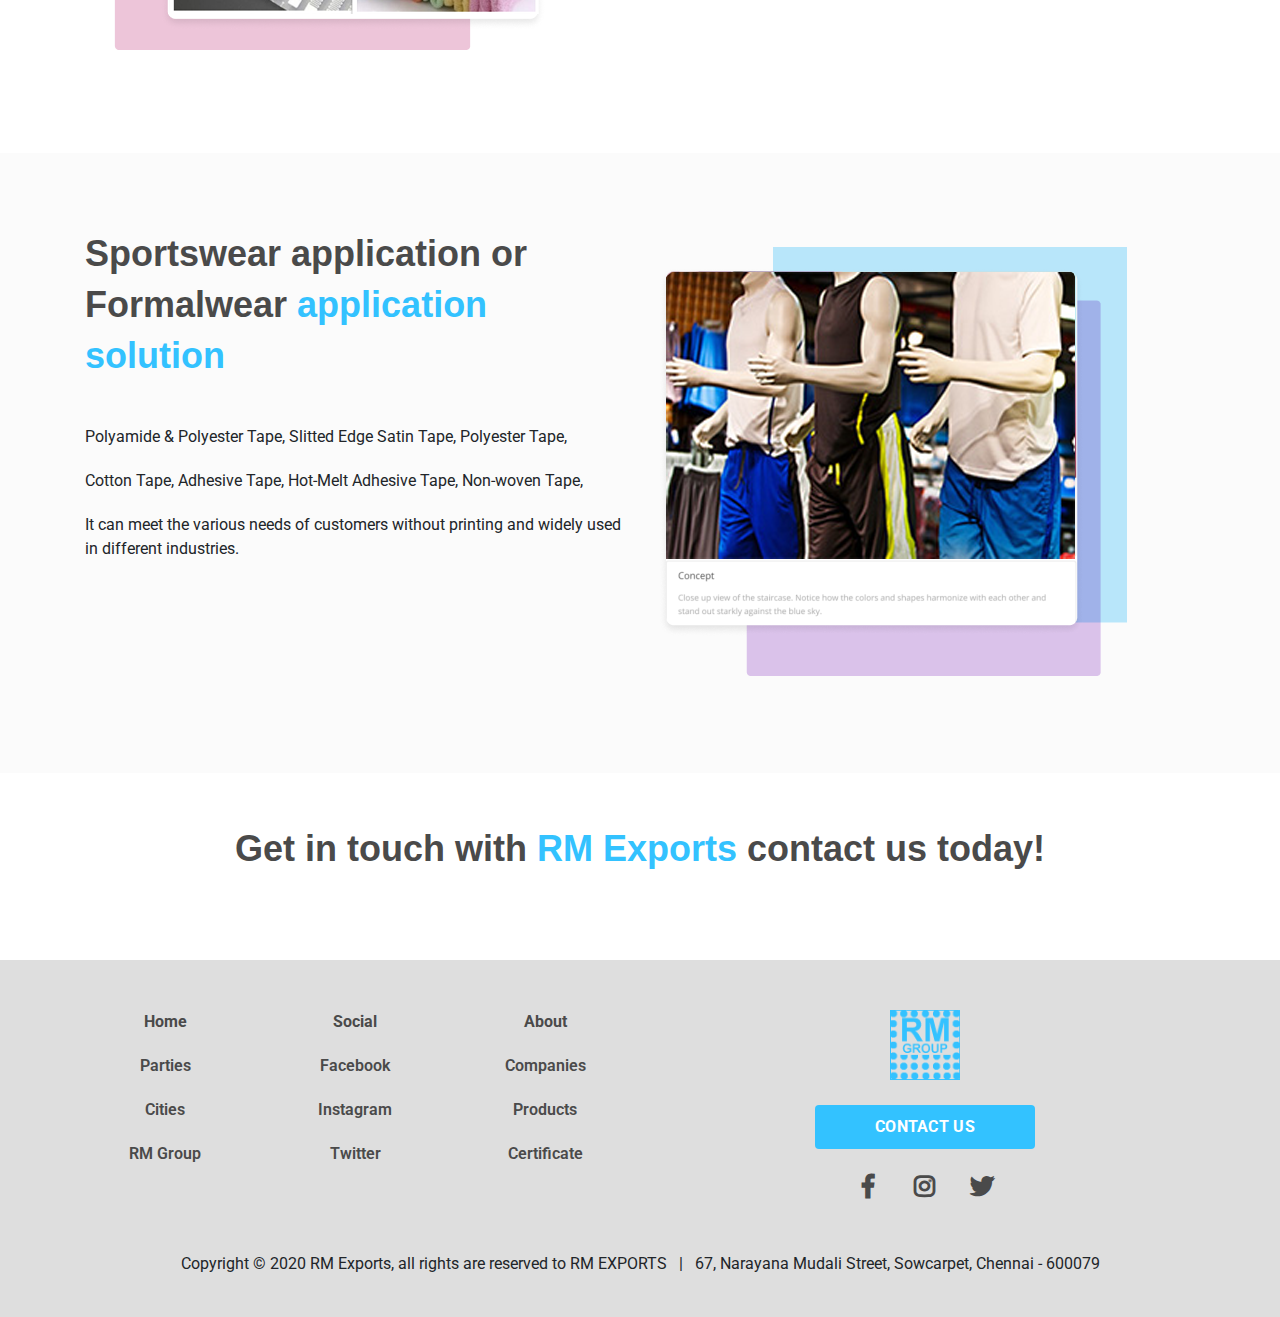
==== commit 223c57df: "data has changed" ====
--- a/index.html
+++ b/index.html
@@ -16,7 +16,7 @@
     <script src="assets/js/angular.min.js"></script>
     <script src="assets/js/angular.router.js"></script>
     <script src="assets/js/bootstrap.min.js"></script>
-    <title>IRPS</title>
+    <title>RM EXPORTS</title>
   </head>
   <body ng-app="myApp">
     <ng-view></ng-view>  
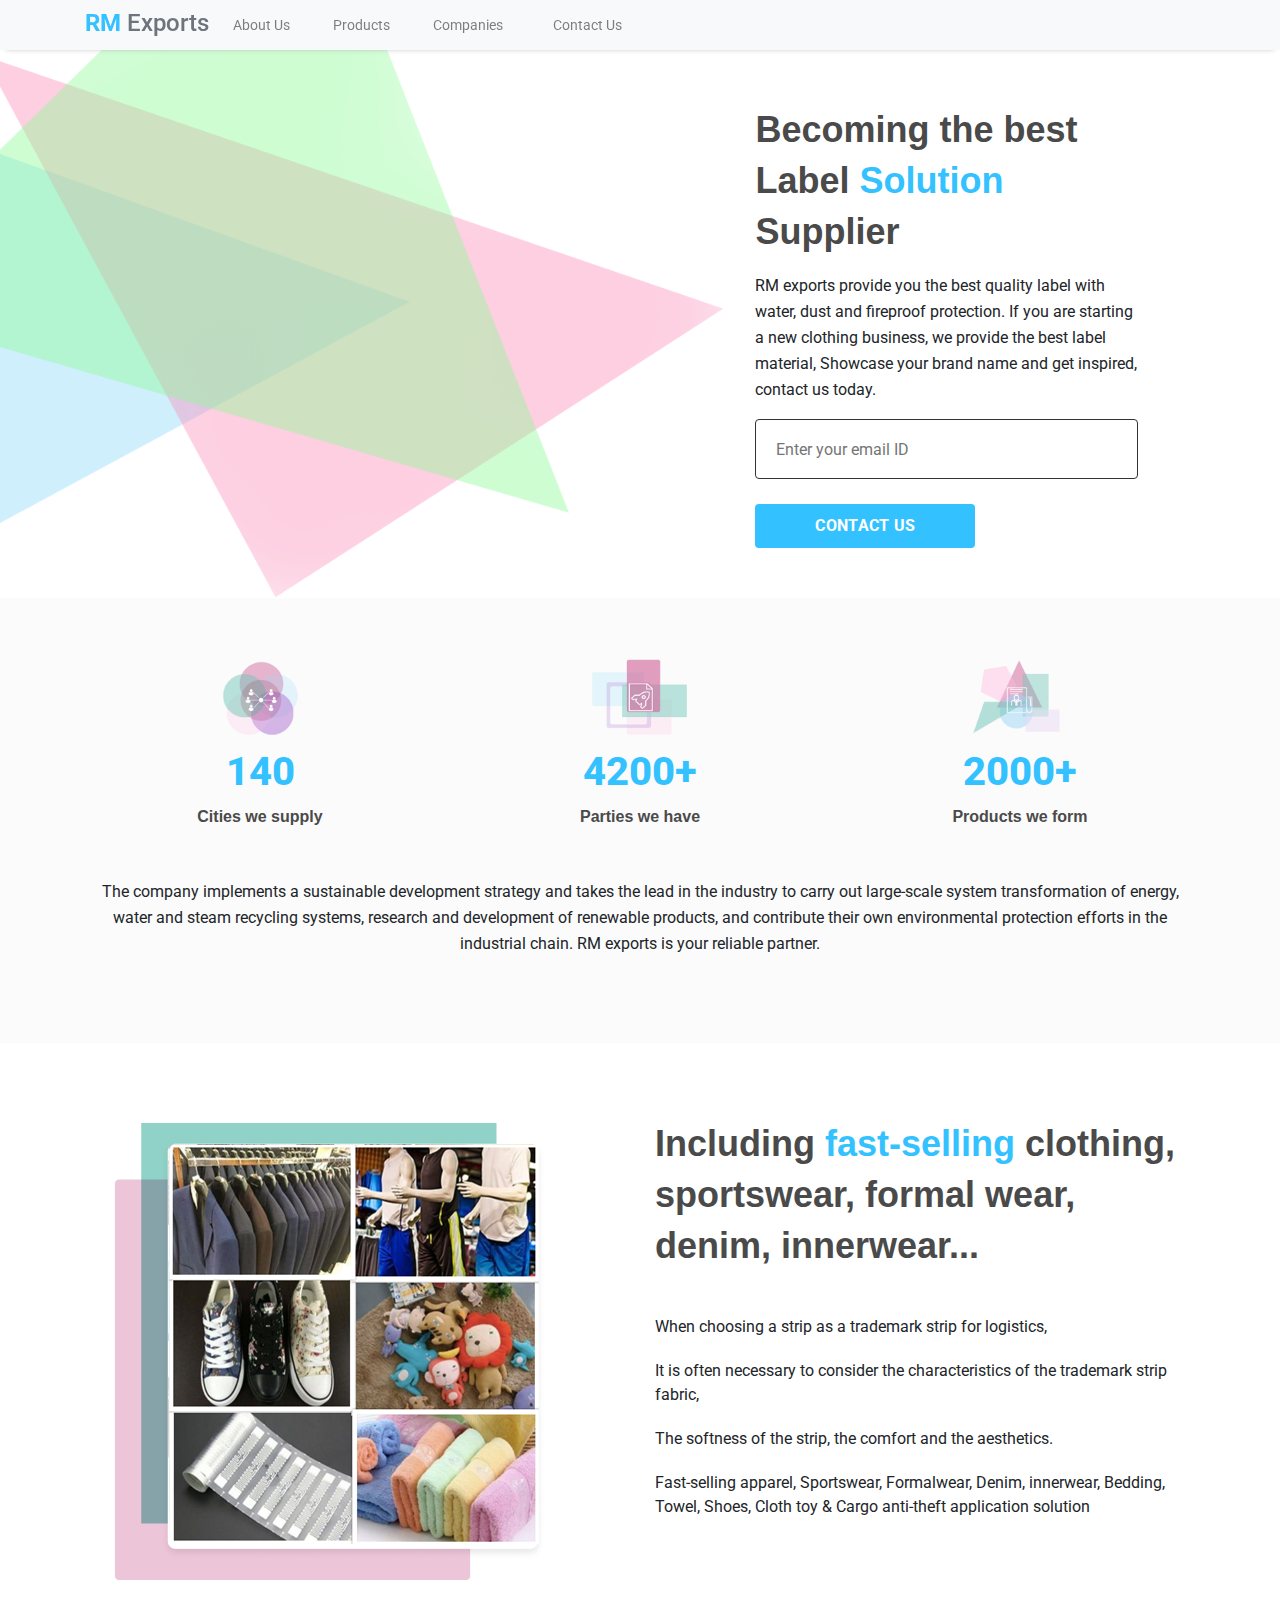
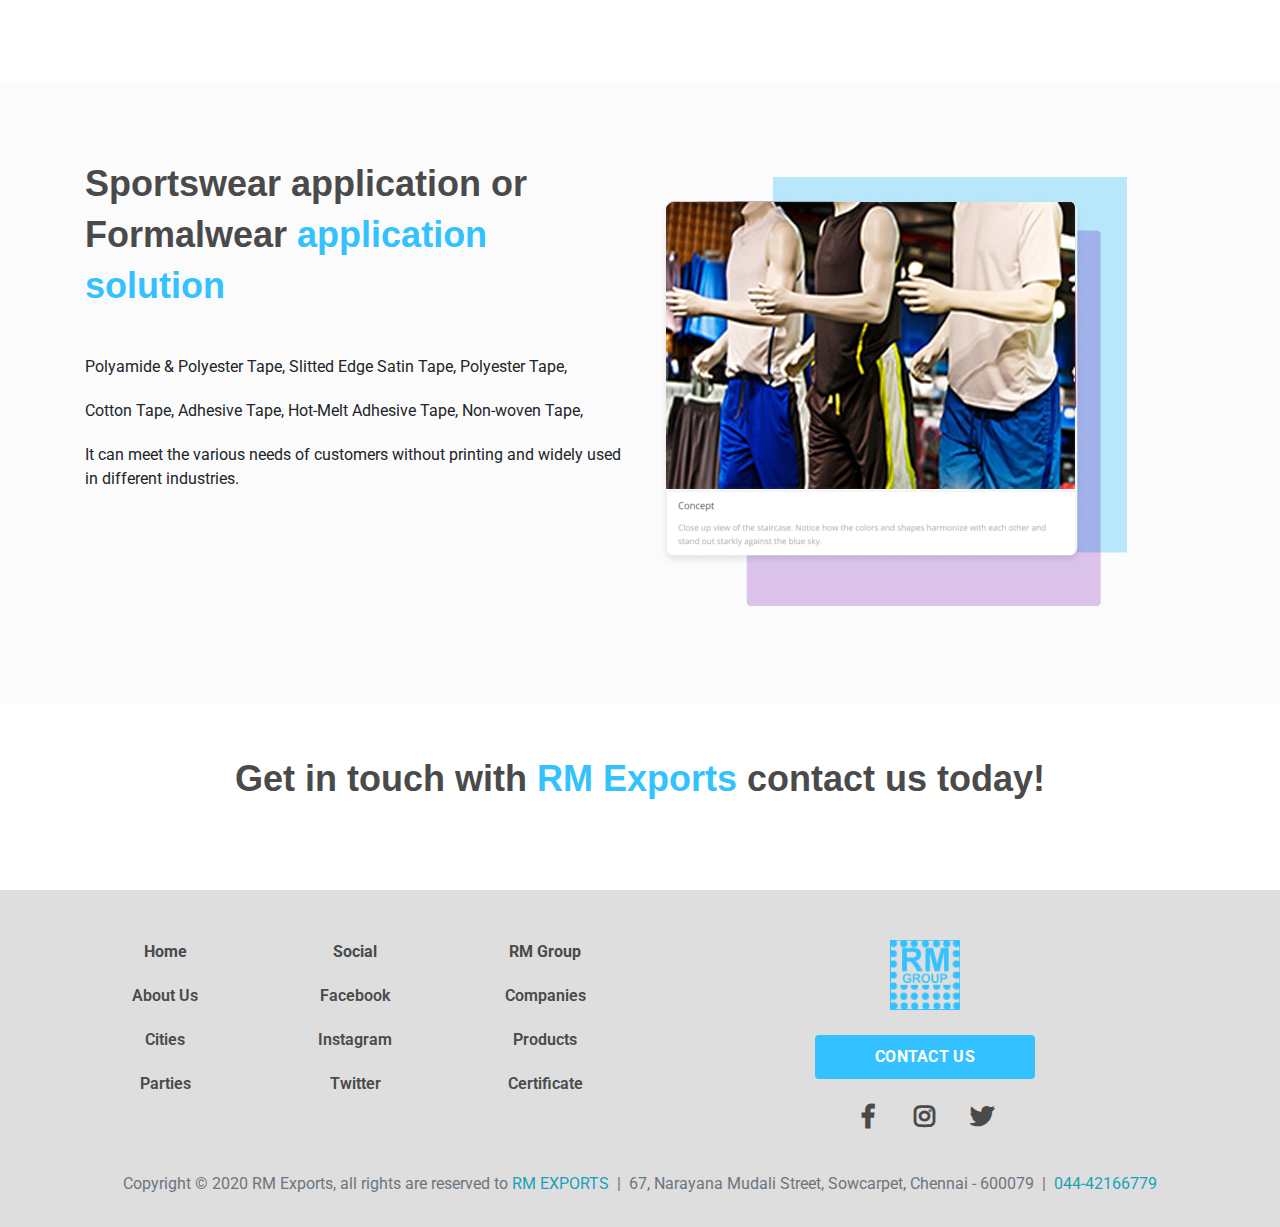
==== commit 1d7605e7: "links" ====
--- a/index.html
+++ b/index.html
@@ -24,4 +24,6 @@
 <script src="config/config.js"></script>
 <script src="config/router.js"></script>
 <script src="config/component.js"></script>
+<script src="app/controller/landing.js"></script>
+<script src="app/controller/contact.js"></script>
 </html>--- a/assets/css/style.css
+++ b/assets/css/style.css
@@ -1,3 +1,331 @@
+@import url('https://fonts.googleapis.com/css?family=Arima+Madurai:100,200,300,400,500,700,800,900');
+
+.btn:hover,
+.btn:focus,
+.btn:active{
+    outline: 0 !important;
+}
+/* entire container, keeps perspective */
+.card-container {
+	  -webkit-perspective: 800px;
+   -moz-perspective: 800px;
+     -o-perspective: 800px;
+        perspective: 800px;
+        margin-bottom: 30px;
+}
+/* flip the pane when hovered */
+.card-container:not(.manual-flip):hover .card,
+.card-container.hover.manual-flip .card{
+	-webkit-transform: rotateY( 180deg );
+-moz-transform: rotateY( 180deg );
+ -o-transform: rotateY( 180deg );
+    transform: rotateY( 180deg );
+}
+
+
+.card-container.static:hover .card,
+.card-container.static.hover .card {
+	-webkit-transform: none;
+-moz-transform: none;
+ -o-transform: none;
+    transform: none;
+}
+/* flip speed goes here */
+.card {
+	 -webkit-transition: -webkit-transform .5s;
+   -moz-transition: -moz-transform .5s;
+     -o-transition: -o-transform .5s;
+        transition: transform .5s;
+-webkit-transform-style: preserve-3d;
+   -moz-transform-style: preserve-3d;
+     -o-transform-style: preserve-3d;
+        transform-style: preserve-3d;
+	position: relative;
+}
+
+/* hide back of pane during swap */
+.front, .back {
+	-webkit-backface-visibility: hidden;
+   -moz-backface-visibility: hidden;
+     -o-backface-visibility: hidden;
+        backface-visibility: hidden;
+	position: absolute;
+	top: 0;
+	left: 0;
+	background-color: #FFF;
+    box-shadow: 0 1px 3px 0 rgba(0, 0, 0, 0.14);
+}
+
+/* front pane, placed above back */
+.front {
+	z-index: 2;
+}
+
+/* back, initially hidden pane */
+.back {
+		-webkit-transform: rotateY( 180deg );
+   -moz-transform: rotateY( 180deg );
+     -o-transform: rotateY( 180deg );
+        transform: rotateY( 180deg );
+        z-index: 3;
+}
+
+.back .btn-simple{
+    position: absolute;
+    left: 0;
+    bottom: 4px;
+}
+/*        Style       */
+
+
+.card{
+    background: none repeat scroll 0 0 #FFFFFF;
+    border-radius: 4px;
+    color: #444444;
+}
+.card-container{
+    background: rgba(0,0,0,0.07);
+}
+.card-container, .front, .back {
+	width: 100%;
+	height: 420px;
+	border-radius: 4px;
+	-webkit-box-shadow: 0px 0px 19px 0px rgba(0,0,0,0.16);
+-moz-box-shadow: 0px 0px 19px 0px rgba(0,0,0,0.16);
+box-shadow: 0px 0px 19px 0px rgba(0,0,0,0.16);
+}
+.card .cover{
+    height: 105px;
+    overflow: hidden;
+    border-radius: 4px 4px 0 0;
+}
+.card .cover img{
+    width: 100%;
+}
+.card .user{
+    border-radius: 50%;
+    display: block;
+    height: 120px;
+    margin: -55px auto 0;
+    overflow: hidden;
+    width: 120px;
+}
+.card .user img{
+    background: none repeat scroll 0 0 #FFFFFF;
+    border: 4px solid #FFFFFF;
+    width: 100%;
+}
+
+.card .content{
+    background-color: rgba(0, 0, 0, 0);
+    box-shadow: none;
+    padding: 10px 20px 20px;
+}
+.card .content .main {
+    min-height: 160px;
+}
+.card .back .content .main {
+    height: 215px;
+}
+.card .name {
+		font-family: 'Arima Madurai', cursive;
+    font-size: 22px;
+    line-height: 28px;
+    margin: 10px 0 0;
+    text-align: center;
+    text-transform: capitalize;
+}
+.card h5{
+    margin: 5px 0;
+    font-weight: 400;
+    line-height: 20px;
+}
+.card .profession{
+    color: #999999;
+    text-align: center;
+    margin-bottom: 20px;
+}
+.card .footer {
+    border-top: 1px solid #EEEEEE;
+    color: #999999;
+    margin: 30px 0 0;
+    padding: 10px 0 0;
+    text-align: center;
+}
+.card .footer .social-links{
+    font-size: 18px;
+}
+.card .footer .social-links a{
+    margin: 0 7px;
+}
+.card .footer .btn-simple{
+    margin-top: -6px;
+}
+.card .header {
+    padding: 15px 20px;
+    height: 90px;
+}
+.card .motto{
+		font-family: 'Arima Madurai', cursive;
+    border-bottom: 1px solid #EEEEEE;
+    color: #999999;
+    font-size: 14px;
+    font-weight: 400;
+    padding-bottom: 10px;
+    text-align: center;
+}
+
+.card .stats-container{
+	width: 100%;
+	margin-top: 50px;
+}
+.card .stats{
+	display: block;
+	float: left;
+	width: 33.333333%;
+	text-align: center;
+}
+
+.card .stats:first-child{
+	border-right: 1px solid #EEEEEE;
+}
+.card .stats:last-child{
+	border-left: 1px solid #EEEEEE;
+}
+.card .stats h4{
+		font-family: 'Arima Madurai', cursive;
+	font-weight: 300;
+	margin-bottom: 5px;
+}
+.card .stats p{
+	color: #777777;
+}
+/*      Just for presentation        */
+
+.title{
+    color: #506A85;
+    text-align: center;
+    font-weight: 300;
+    font-size: 44px;
+    margin-bottom: 90px;
+    line-height: 90%;
+}
+.title small{
+    font-size: 17px;
+    color: #999;
+    text-transform: uppercase;
+    margin: 0;
+}
+.space-30{
+	height: 30px;
+	display: block;
+}
+.space-50{
+    height: 50px;
+    display: block;
+}
+.space-200{
+    height: 200px;
+    display: block;
+}
+.white-board{
+    background-color: #FFFFFF;
+    min-height: 200px;
+    padding: 60px 60px 20px;
+}
+.ct-heart{
+    color: #F74933;
+}
+
+ pre.prettyprint{
+    background-color: #ffffff;
+    border: 1px solid #999;
+    margin-top: 20px;
+    padding: 20px;
+    text-align: left;
+}
+.atv, .str{
+    color: #05AE0E;
+}
+.tag, .pln, .kwd{
+     color: #3472F7;
+}
+.atn{
+  color: #2C93FF;
+}
+.pln{
+   color: #333;
+}
+.com{
+    color: #999;
+}
+
+.btn-simple{
+    opacity: .8;
+    color: #666666;
+    background-color: transparent;
+}
+
+.btn-simple:hover,
+.btn-simple:focus{
+    background-color: transparent;
+    box-shadow: none;
+    opacity: 1;
+}
+.btn-simple i{
+    font-size: 16px;
+}
+
+.navbar-brand-logo{
+    padding: 0;
+}
+.navbar-brand-logo .logo{
+    border: 1px solid #333333;
+    border-radius: 50%;
+    float: left;
+    overflow: hidden;
+    width: 60px;
+}
+.navbar .navbar-brand-logo .brand{
+    color: #FFFFFF;
+    float: left;
+    font-size: 18px;
+    font-weight: 400;
+    line-height: 20px;
+    margin-left: 10px;
+    margin-top: 10px;
+    width: 60px;
+}
+.navbar-default .navbar-brand-logo .brand{
+    color: #555;
+}
+
+
+/*       Fix bug for IE      */
+
+@media screen and (-ms-high-contrast: active), (-ms-high-contrast: none) {
+    .front, .back{
+        -ms-backface-visibility: visible;
+        backface-visibility: visible;
+    }
+
+    .back {
+        visibility: hidden;
+        -ms-transition: all 0.2s cubic-bezier(.92,.01,.83,.67);
+    }
+    .front{
+        z-index: 4;
+    }
+    .card-container:not(.manual-flip):hover .back,
+    .card-container.manual-flip.hover .back{
+        z-index: 5;
+        visibility: visible;
+    }
+}
+
+::-webkit-scrollbar { 
+    display: none; 
+}
 .open-sans {
     font-family: 'Open Sans', sans-serif !important;
     color: #4A4A4A;
@@ -132,6 +460,9 @@
 .pd-bottom-25 {
     padding-bottom: 25px;
 }
+.pd-bottom-15 {
+    padding-bottom: 15px;
+}
 .pd-bottom-50 {
     padding-bottom: 50px;
 }
@@ -178,4 +509,7 @@
     .sm-text-justify {
         text-align: justify;
     }
-}+}
+
+
+
